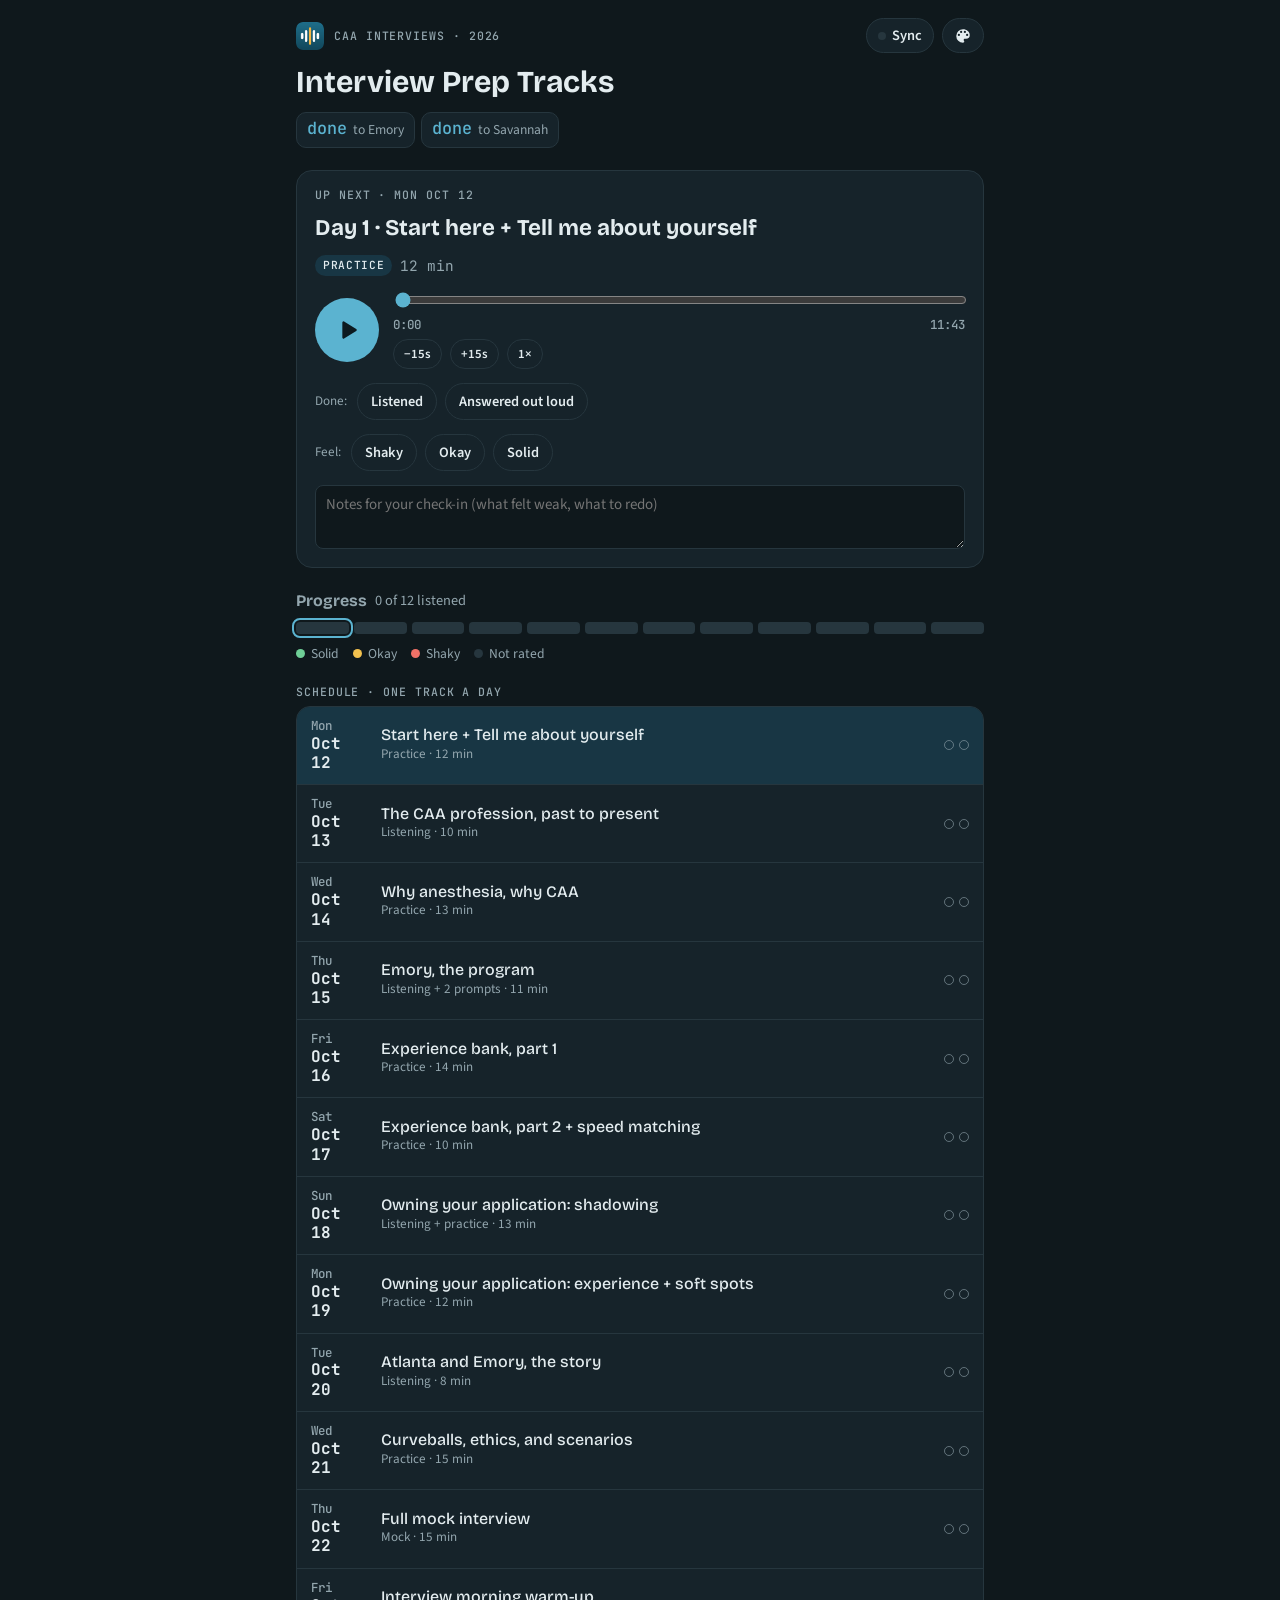
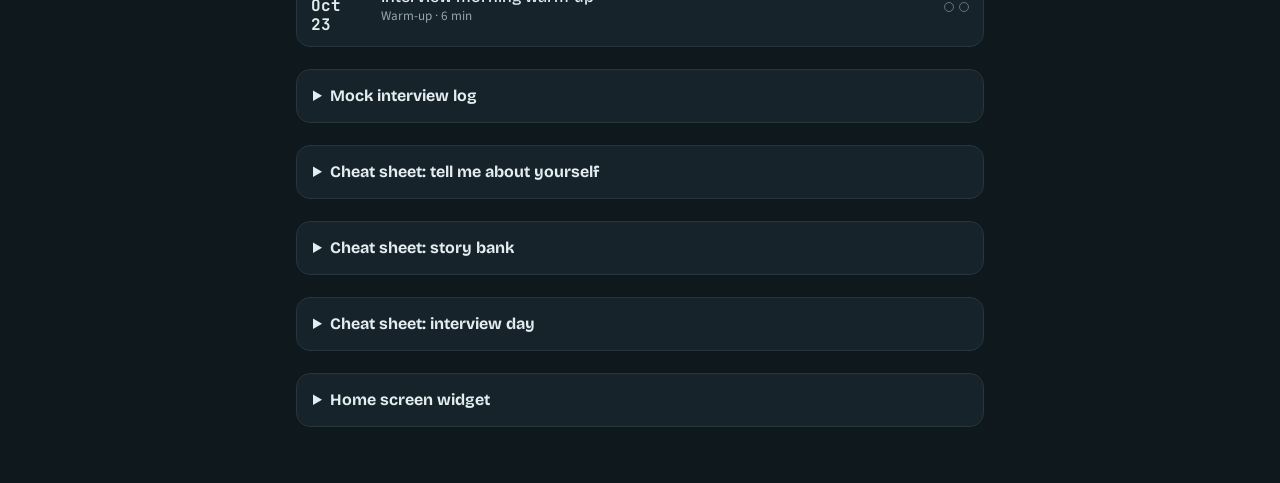
==== index.html @ 1d779627 "Interview prep tracks site: 12 Emory tracks, tracker, icons, widget Co-Authored-By: Claude Opus 5.5 " ====
<!doctype html>
<html lang="en" data-theme="midnight">
<head>
<meta charset="utf-8">
<meta name="viewport" content="width=device-width,initial-scale=1,viewport-fit=cover">
<title>Interview Prep Tracks</title>
<meta name="description" content="Daily audio prep tracks for CAA interviews, with progress and confidence tracking.">
<meta id="themeColorMeta" name="theme-color" content="#0f181c">
<link rel="icon" href="icons/favicon.ico" sizes="any">
<link rel="icon" type="image/png" sizes="32x32" href="icons/favicon-32.png">
<link rel="icon" type="image/png" sizes="16x16" href="icons/favicon-16.png">
<link rel="apple-touch-icon" href="icons/apple-touch-icon.png">
<link rel="manifest" href="manifest.webmanifest">
<meta name="apple-mobile-web-app-capable" content="yes">
<meta name="apple-mobile-web-app-title" content="Prep Tracks">
<meta property="og:title" content="Interview Prep Tracks">
<meta property="og:description" content="Daily audio prep for CAA interviews.">
<meta property="og:image" content="https://feirzen.github.io/interview-prep/icons/og-image.png">
<meta property="og:type" content="website">
<meta name="twitter:card" content="summary_large_image">
<link rel="preconnect" href="https://fonts.googleapis.com">
<link rel="stylesheet" href="https://fonts.googleapis.com/css2?family=Bricolage+Grotesque:opsz,wght@12..96,500;12..96,700&family=Source+Sans+3:wght@400;600&family=JetBrains+Mono:wght@500&display=swap">
<link rel="stylesheet" href="styles.css">
<script>try{var t=JSON.parse(localStorage.getItem("ipt-settings")||"{}").theme;if(t)document.documentElement.setAttribute("data-theme",t)}catch(e){}</script>
</head>
<body>
<div class="wrap">
  <header>
    <div class="topline">
      <div class="brand"><img src="icons/icon-192.png" alt="" width="28" height="28"><span class="eyebrow">CAA interviews · 2026</span></div>
      <div class="tools">
        <button class="iconbtn" id="syncBtn" type="button" title="Sync settings" aria-label="Sync settings"><span id="syncDot" class="syncdot"></span>Sync</button>
        <button class="iconbtn" id="themeBtn" type="button" title="Theme" aria-label="Theme" aria-expanded="false">
          <svg viewBox="0 0 24 24" width="18" height="18" aria-hidden="true"><path fill="currentColor" d="M12 3a9 9 0 0 0 0 18c1.1 0 1.7-.8 1.7-1.6 0-.4-.2-.8-.4-1.1-.3-.3-.4-.7-.4-1.1 0-.9.7-1.6 1.6-1.6H16a5 5 0 0 0 5-5c0-4.2-4-7.6-9-7.6Zm-5.5 9A1.5 1.5 0 1 1 8 10.5 1.5 1.5 0 0 1 6.5 12Zm3-4A1.5 1.5 0 1 1 11 6.5 1.5 1.5 0 0 1 9.5 8Zm5 0A1.5 1.5 0 1 1 16 6.5 1.5 1.5 0 0 1 14.5 8Zm3 4a1.5 1.5 0 1 1 1.5-1.5 1.5 1.5 0 0 1-1.5 1.5Z"/></svg>
        </button>
      </div>
      <div class="thememenu" id="themeMenu" hidden></div>
    </div>
    <h1>Interview Prep Tracks</h1>
    <div class="countdowns" id="countdowns"></div>
  </header>

  <section class="sync" id="syncPanel" hidden>
    <h2>Save progress to GitHub</h2>
    <p>Your marks save on this device right away. Add a GitHub token and they also save to your <span class="mono">interview-prep</span> repo, so your phone, laptop, and the widget all stay in sync.</p>
    <ol>
      <li>Open <a href="https://github.com/settings/personal-access-tokens/new" target="_blank" rel="noopener">GitHub → New fine-grained token</a>.</li>
      <li>Name it <b>interview-prep</b>. Set expiration to 90 days.</li>
      <li>Under <b>Repository access</b>, pick <b>Only select repositories</b>, then choose <b>interview-prep</b>.</li>
      <li>Under <b>Permissions → Repository permissions</b>, set <b>Contents</b> to <b>Read and write</b>.</li>
      <li>Click <b>Generate token</b>, copy it, and paste it below.</li>
    </ol>
    <label for="tokenInput" class="lbl">GitHub token</label>
    <div class="tokenrow">
      <input id="tokenInput" type="password" autocomplete="off" placeholder="github_pat_…">
      <button type="button" id="tokenSave">Save</button>
    </div>
    <div class="tokenrow">
      <button type="button" id="tokenClear" class="ghost">Remove token</button>
      <span class="note" id="syncStatus"></span>
    </div>
    <p class="note">The token stays in this browser only. It never goes into the repo.</p>
  </section>

  <section class="today" id="today" aria-live="polite"><div class="eyebrow">Loading tracks…</div></section>

  <section class="summary" aria-label="Progress">
    <div class="meta"><h2 class="small">Progress</h2><span id="sumtext"></span></div>
    <div class="lights" id="lights"></div>
    <div class="legend">
      <span style="--c:var(--solid)">Solid</span>
      <span style="--c:var(--okay)">Okay</span>
      <span style="--c:var(--shaky)">Shaky</span>
      <span style="--c:var(--line)">Not rated</span>
    </div>
  </section>

  <section>
    <div class="eyebrow" style="margin-bottom:8px">Schedule · one track a day</div>
    <div class="list" id="list"></div>
  </section>

  <details class="drawer">
    <summary>Mock interview log</summary>
    <div class="inner">
      <form class="form" id="mockform">
        <input id="m-date" type="date" aria-label="Date">
        <input id="m-who" type="text" placeholder="With who? (Ri, a friend, Claude)" aria-label="Partner">
        <select id="m-feel" aria-label="How it felt" class="full">
          <option value="okay">How did it feel? Okay</option>
          <option value="shaky">Shaky</option>
          <option value="solid">Solid</option>
        </select>
        <textarea id="m-note" class="full" placeholder="What went well, what to fix"></textarea>
        <button type="submit" class="full">Log mock</button>
      </form>
      <div id="mocks"></div>
    </div>
  </details>

  <details class="drawer">
    <summary>Cheat sheet: tell me about yourself</summary>
    <div class="inner">
      <ol>
        <li><b>Present.</b> BYU exercise science, scribe/MA at a behavioral health startup, Spanish interpreter in Midvale.</li>
        <li><b>Moment.</b> Heart transplant: two jobs at once, surgeons replacing the heart, anesthesia keeping the patient alive.</li>
        <li><b>Thread.</b> Responsibility for people who can't care for or speak for themselves. Caregiver, interpreter, detox.</li>
        <li><b>Destination.</b> Shadowed CAAs, saw that responsibility at its most complete, with an anesthesiologist backing her up.</li>
      </ol>
      <div class="note">About 90 seconds. Under two minutes, always. Land on the destination and stop.</div>
    </div>
  </details>

  <details class="drawer">
    <summary>Cheat sheet: story bank</summary>
    <div class="inner" id="stories"></div>
  </details>

  <details class="drawer">
    <summary>Cheat sheet: interview day</summary>
    <div class="inner">
      <ul>
        <li><b>Emory · Fri Oct 23.</b> 57 Executive Park South, Suite 300. Not main campus on Clifton Rd. Check in 11:45 ET, no earlier than 11:35. Free parking. Business attire. Up to 3 hours, 8 candidates.</li>
        <li><b>Day includes:</b> info session, interview breakouts, group Q&amp;A, student Q&amp;A, tour, refreshments. All of it counts.</li>
        <li><b>Ask faculty:</b> How are final-year out-of-town rotations assigned? What do students who thrive in year one do differently? How is sim used across the program? Where do grads end up?</li>
        <li><b>Ask students:</b> Normal first-semester week? Where do people live, how's the commute? What surprised you? What do you wish you'd done the summer before?</li>
        <li><b>Your numbers vs their class:</b> GPA 3.94 vs 3.75 avg. GRE Q 161 vs 159.2 avg.</li>
        <li><b>Don't use:</b> the propranolol hold detail. Describe the Aug 31 cases as lumpectomies with sentinel node biopsy.</li>
        <li><b>Savannah · Fri Nov 6.</b> Report 8:00 AM, 709 Mall Blvd. Full day, includes Memorial Health and a downtown tour. Tracks for this come next.</li>
      </ul>
    </div>
  </details>

  <details class="drawer">
    <summary>Home screen widget</summary>
    <div class="inner">
      <p>A Scriptable widget shows today's track, your lights, and the countdown. Setup steps are in the repo's <a href="https://github.com/Feirzen/interview-prep#home-screen-widget" target="_blank" rel="noopener">README</a>.</p>
    </div>
  </details>
</div>
<div class="toast" id="toast" role="status" hidden></div>
<script src="app.js"></script>
</body>
</html>
---- styles.css ----
/* Interview Prep Tracks
   Themes match Study Decks: midnight (dark), paper (light), sepia, chameleon.
   Every color is a custom property; chameleon writes them inline at runtime. */

:root,
html[data-theme="midnight"] {
  --bg:#0f181c; --surface:#16232a; --ink:#e3ecef; --muted:#93a6ae; --line:#26363e;
  --accent:#5bb3d0; --accent-ink:#0c1a20; --accent-soft:#183644;
  --shaky:#f07167; --okay:#f2c14e; --solid:#6fcf97; --onlight:#0c1a20;
  --shaky-soft:rgba(240,113,103,.15); --okay-soft:rgba(242,193,78,.15); --solid-soft:rgba(111,207,151,.15);
  color-scheme:dark;
}
html[data-theme="paper"] {
  --bg:#eef2f3; --surface:#ffffff; --ink:#15232a; --muted:#5b6d75; --line:#d5dee1;
  --accent:#1f6f8b; --accent-ink:#ffffff; --accent-soft:#dcebf0;
  --shaky:#c2410c; --okay:#b7791f; --solid:#2f7d4f; --onlight:#ffffff;
  --shaky-soft:#fde4d8; --okay-soft:#fbefd2; --solid-soft:#dcefe2;
  color-scheme:light;
}
html[data-theme="sepia"] {
  --bg:#1b1510; --surface:#2a211a; --ink:#f2e7d6; --muted:#b5a38c; --line:#3f332a;
  --accent:#e0a458; --accent-ink:#1b1510; --accent-soft:#3a2c1f;
  --shaky:#e08a7a; --okay:#f0b429; --solid:#86c98b; --onlight:#1b1510;
  --shaky-soft:rgba(224,138,122,.15); --okay-soft:rgba(240,180,41,.15); --solid-soft:rgba(134,201,139,.15);
  color-scheme:dark;
}

:root{
  --display:"Bricolage Grotesque","Segoe UI",system-ui,sans-serif;
  --body:"Source Sans 3","Segoe UI",system-ui,sans-serif;
  --mono:"JetBrains Mono",ui-monospace,Consolas,monospace;
}
*{box-sizing:border-box}
html{padding-top:env(safe-area-inset-top,0px);padding-bottom:env(safe-area-inset-bottom,0px);background:var(--bg)}
body{margin:0;background:var(--bg);color:var(--ink);font:16px/1.5 var(--body);-webkit-text-size-adjust:100%}
[hidden]{display:none!important}
a{color:var(--accent)}
.wrap{max-width:720px;margin:0 auto;padding:18px 16px 56px;display:flex;flex-direction:column;gap:22px}
h1,h2,h3{font-family:var(--display);margin:0;text-wrap:balance;line-height:1.15}
h1{font-size:1.9rem;font-weight:700}
h2{font-size:1.15rem;font-weight:700}
h2.small{font-size:1rem}
.eyebrow{font:500 .72rem/1 var(--mono);letter-spacing:.08em;text-transform:uppercase;color:var(--muted)}
.mono{font-family:var(--mono);font-variant-numeric:tabular-nums}
.note{font-size:.85rem;color:var(--muted)}

header{display:flex;flex-direction:column;gap:12px}
.topline{display:flex;justify-content:space-between;align-items:center;position:relative}
.brand{display:flex;align-items:center;gap:10px}
.brand img{border-radius:7px}
.tools{display:flex;gap:8px}
.iconbtn{display:inline-flex;align-items:center;gap:6px;padding:6px 11px}
.syncdot{width:8px;height:8px;border-radius:50%;background:var(--line)}
.syncdot.on{background:var(--solid)}
.syncdot.err{background:var(--shaky)}
.thememenu{position:absolute;right:0;top:44px;z-index:5;background:var(--surface);border:1px solid var(--line);border-radius:12px;padding:6px;display:flex;flex-direction:column;gap:2px;min-width:180px;box-shadow:0 10px 30px rgba(0,0,0,.25)}
.thememenu button{display:flex;align-items:center;gap:10px;border:none;border-radius:8px;background:none;text-align:left;padding:8px 10px;font-weight:600}
.thememenu button.sel{background:var(--accent-soft)}
.thememenu .sw{width:18px;height:18px;border-radius:50%;border:1px solid var(--line);flex:none}
.thememenu .hint{font-size:.78rem;color:var(--muted);padding:4px 10px 6px}

.countdowns{display:flex;flex-wrap:wrap;gap:6px}
.cd{display:flex;align-items:baseline;gap:6px;padding:7px 10px;border:1px solid var(--line);border-radius:10px;background:var(--surface)}
.cd b{font:500 1.05rem/1 var(--mono);color:var(--accent)}
.cd span{font-size:.85rem;color:var(--muted)}

button{font:600 .9rem var(--body);border:1px solid var(--line);background:var(--surface);color:var(--ink);border-radius:999px;padding:7px 13px;cursor:pointer}
button.ghost{background:none}
button:focus-visible,textarea:focus-visible,input:focus-visible,select:focus-visible,summary:focus-visible,a:focus-visible{outline:2px solid var(--accent);outline-offset:2px}
button[aria-pressed="true"]{background:var(--accent);border-color:var(--accent);color:var(--accent-ink)}
button.c-shaky[aria-pressed="true"]{background:var(--shaky);border-color:var(--shaky);color:var(--onlight)}
button.c-okay[aria-pressed="true"]{background:var(--okay);border-color:var(--okay);color:var(--onlight)}
button.c-solid[aria-pressed="true"]{background:var(--solid);border-color:var(--solid);color:var(--onlight)}
button.link{border:none;background:none;padding:4px 0;color:var(--accent)}
textarea,input,select{font:15px var(--body);color:var(--ink);background:var(--bg);border:1px solid var(--line);border-radius:8px;padding:8px 10px;width:100%}
textarea{min-height:64px;resize:vertical}

.sync{background:var(--surface);border:1px solid var(--line);border-radius:14px;padding:18px;display:flex;flex-direction:column;gap:10px}
.sync p,.sync ol{margin:0}
.sync ol{padding-left:20px;display:flex;flex-direction:column;gap:4px}
.lbl{font-size:.82rem;color:var(--muted)}
.tokenrow{display:flex;gap:8px;align-items:center;flex-wrap:wrap}
.tokenrow input{flex:1;min-width:0}

.today{background:var(--surface);border:1px solid var(--line);border-radius:16px;padding:18px;display:flex;flex-direction:column;gap:14px}
.today h2{font-size:1.4rem}
.player{display:flex;align-items:center;gap:14px}
.bigplay{width:64px;height:64px;flex:none;border-radius:50%;border:none;background:var(--accent);color:var(--accent-ink);display:grid;place-items:center;padding:0}
.bigplay svg{width:28px;height:28px}
.ptrack{flex:1;min-width:0;display:flex;flex-direction:column;gap:6px}
.scrub{width:100%;accent-color:var(--accent);padding:0;border:none;background:none}
.ptime{display:flex;justify-content:space-between;font:500 .78rem var(--mono);color:var(--muted)}
.skips{display:flex;gap:8px}
.skips button{padding:5px 10px;font-size:.8rem}
.meta{display:flex;flex-wrap:wrap;gap:8px;align-items:center;color:var(--muted);font-size:.9rem}
.chip{font:500 .7rem/1 var(--mono);letter-spacing:.06em;text-transform:uppercase;padding:5px 8px;border-radius:999px;background:var(--accent-soft);color:var(--ink)}
.controls{display:flex;flex-wrap:wrap;gap:8px;align-items:center}
.controls .lbl{margin-right:2px}

.summary{display:flex;flex-direction:column;gap:10px}
.lights{display:grid;grid-template-columns:repeat(12,1fr);gap:5px}
.lights i{height:12px;border-radius:4px;background:var(--line);position:relative}
.lights i.listened::after{content:"";position:absolute;left:50%;top:50%;width:4px;height:4px;margin:-2px;border-radius:50%;background:var(--bg)}
.lights i.shaky{background:var(--shaky)} .lights i.okay{background:var(--okay)} .lights i.solid{background:var(--solid)}
.lights i.listened:not(.shaky):not(.okay):not(.solid){background:var(--muted)}
.lights i.now{outline:2px solid var(--accent);outline-offset:2px}
.legend{display:flex;flex-wrap:wrap;gap:14px;font-size:.85rem;color:var(--muted)}
.legend span::before{content:"";display:inline-block;width:9px;height:9px;border-radius:50%;margin-right:6px;background:var(--c)}

.list{display:flex;flex-direction:column;border:1px solid var(--line);border-radius:14px;background:var(--surface);overflow:hidden}
.row{border-top:1px solid var(--line)}
.row:first-child{border-top:none}
.row>summary{list-style:none;display:grid;grid-template-columns:58px 1fr auto;gap:12px;align-items:center;padding:12px 14px;cursor:pointer}
.row>summary::-webkit-details-marker{display:none}
.row.is-today>summary{background:var(--accent-soft)}
.date{font:500 .78rem/1.2 var(--mono);color:var(--muted)}
.date b{display:block;font-size:1rem;color:var(--ink)}
.rt{min-width:0}
.rt h3{font-size:1rem;font-weight:500}
.rt div{font-size:.82rem;color:var(--muted)}
.state{display:flex;gap:5px;align-items:center}
.dot{width:10px;height:10px;border-radius:50%;border:1.5px solid var(--muted);opacity:.6}
.dot.on{background:var(--accent);border-color:var(--accent);opacity:1}
.conf{font:500 .68rem/1 var(--mono);text-transform:uppercase;letter-spacing:.05em;padding:4px 7px;border-radius:999px}
.conf.shaky{background:var(--shaky-soft);color:var(--shaky)}
.conf.okay{background:var(--okay-soft);color:var(--okay)}
.conf.solid{background:var(--solid-soft);color:var(--solid)}
.body{padding:4px 14px 16px;display:flex;flex-direction:column;gap:12px}
audio{width:100%;height:40px}
.script{max-height:360px;overflow:auto;border:1px solid var(--line);border-radius:10px;padding:12px;font-size:.92rem;display:flex;flex-direction:column;gap:8px;background:var(--bg)}
.script p{margin:0}
.script .who{font:500 .68rem/1 var(--mono);letter-spacing:.06em;text-transform:uppercase;margin-right:6px}
.script .coach .who{color:var(--accent)}
.script .proctor{padding-left:10px;border-left:3px solid var(--okay)}
.script .proctor .who{color:var(--okay)}
.script .pause{font:500 .75rem var(--mono);color:var(--muted)}

.drawer{background:var(--surface);border:1px solid var(--line);border-radius:14px}
.drawer>summary{padding:14px 16px;cursor:pointer;font-family:var(--display);font-weight:700}
.drawer .inner{padding:0 16px 16px;display:flex;flex-direction:column;gap:10px;font-size:.95rem}
.drawer ol,.drawer ul{margin:0;padding-left:20px;display:flex;flex-direction:column;gap:6px}
.drawer p{margin:0}
.story b{font-family:var(--display)}
.story div{color:var(--muted);font-size:.88rem}
.form{display:grid;grid-template-columns:1fr 1fr;gap:8px}
.form .full{grid-column:1/-1}
@media (max-width:480px){.form{grid-template-columns:1fr}}
.mock{border-top:1px solid var(--line);padding-top:8px;font-size:.92rem}
.mock .mono{color:var(--muted);font-size:.8rem}

.toast{position:fixed;left:50%;bottom:calc(20px + env(safe-area-inset-bottom,0px));transform:translateX(-50%);background:var(--ink);color:var(--bg);padding:9px 16px;border-radius:999px;font-weight:600;font-size:.9rem;z-index:10;max-width:calc(100% - 32px)}
@media (prefers-reduced-motion:reduce){*{transition:none!important}}
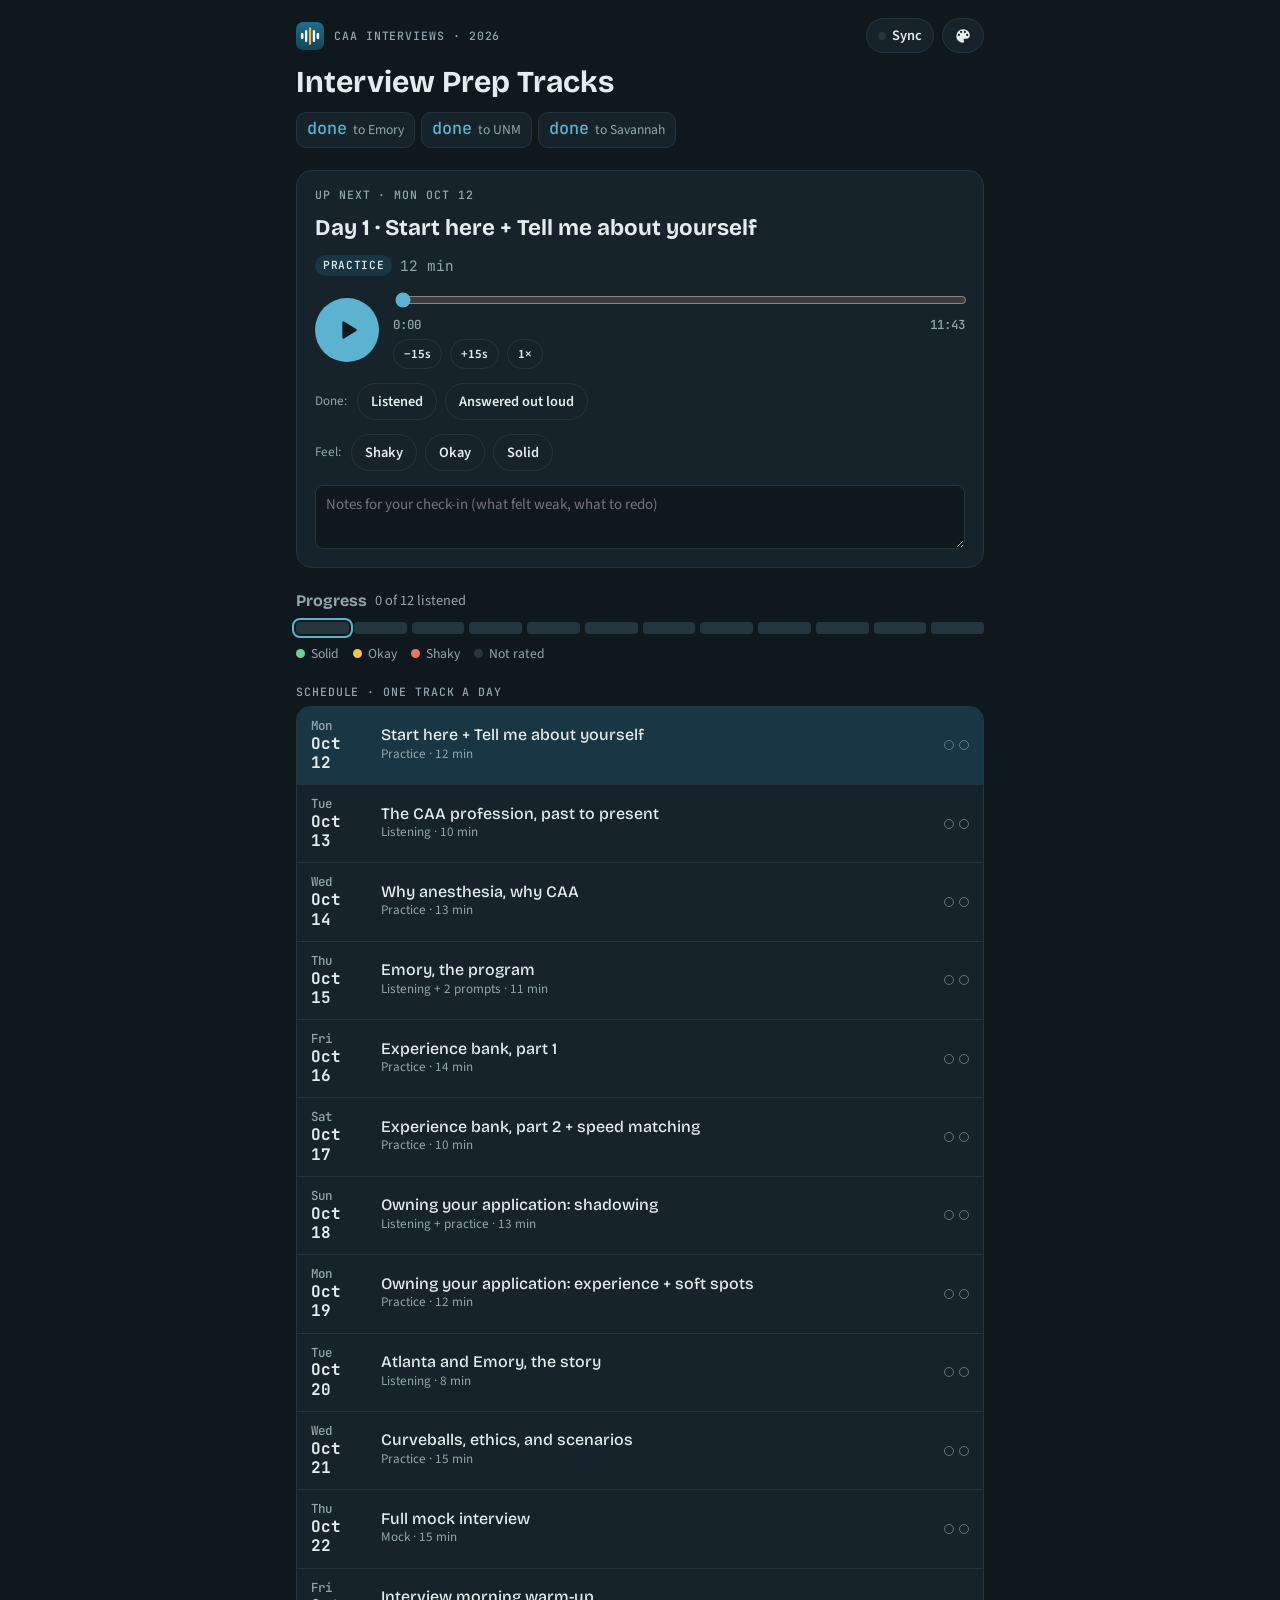
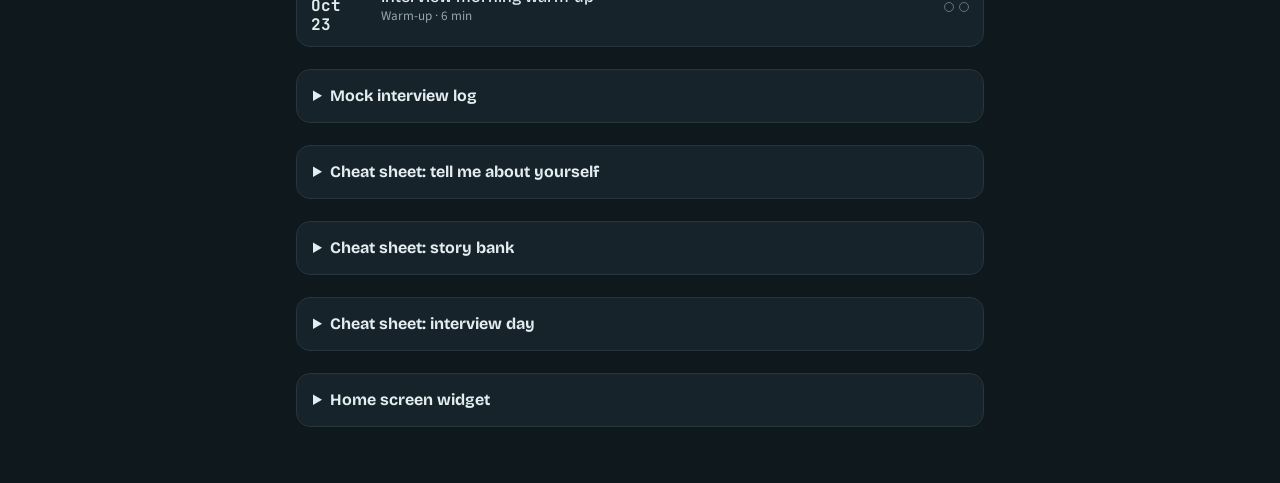
==== commit d9d30dc0: "Add UNM interview (Oct 28, Zoom) to countdowns, widget, and cheat sheet Co-Authored-By: Claude Opus " ====
--- a/index.html
+++ b/index.html
@@ -126,6 +126,7 @@
         <li><b>Ask students:</b> Normal first-semester week? Where do people live, how's the commute? What surprised you? What do you wish you'd done the summer before?</li>
         <li><b>Your numbers vs their class:</b> GPA 3.94 vs 3.75 avg. GRE Q 161 vs 159.2 avg.</li>
         <li><b>Don't use:</b> the propranolol hold detail. Describe the Aug 31 cases as lumpectomies with sentinel node biopsy.</li>
+        <li><b>UNM · Wed Oct 28.</b> Zoom, starts 8:30 AM Mountain. Be free 8:30 to 3:00. Zoom link and passcode come by email after you RSVP (due Oct 21).</li>
         <li><b>Savannah · Fri Nov 6.</b> Report 8:00 AM, 709 Mall Blvd. Full day, includes Memorial Health and a downtown tour. Tracks for this come next.</li>
       </ul>
     </div>
@@ -140,5 +141,6 @@
 </div>
 <div class="toast" id="toast" role="status" hidden></div>
 <script src="app.js"></script>
+<script src="https://feirzen.github.io/flag-hub/kit/kit.js" data-app="interview-prep" data-name="Interview Prep" data-look="off" data-gear="off" data-button="off" defer></script>
 </body>
 </html>
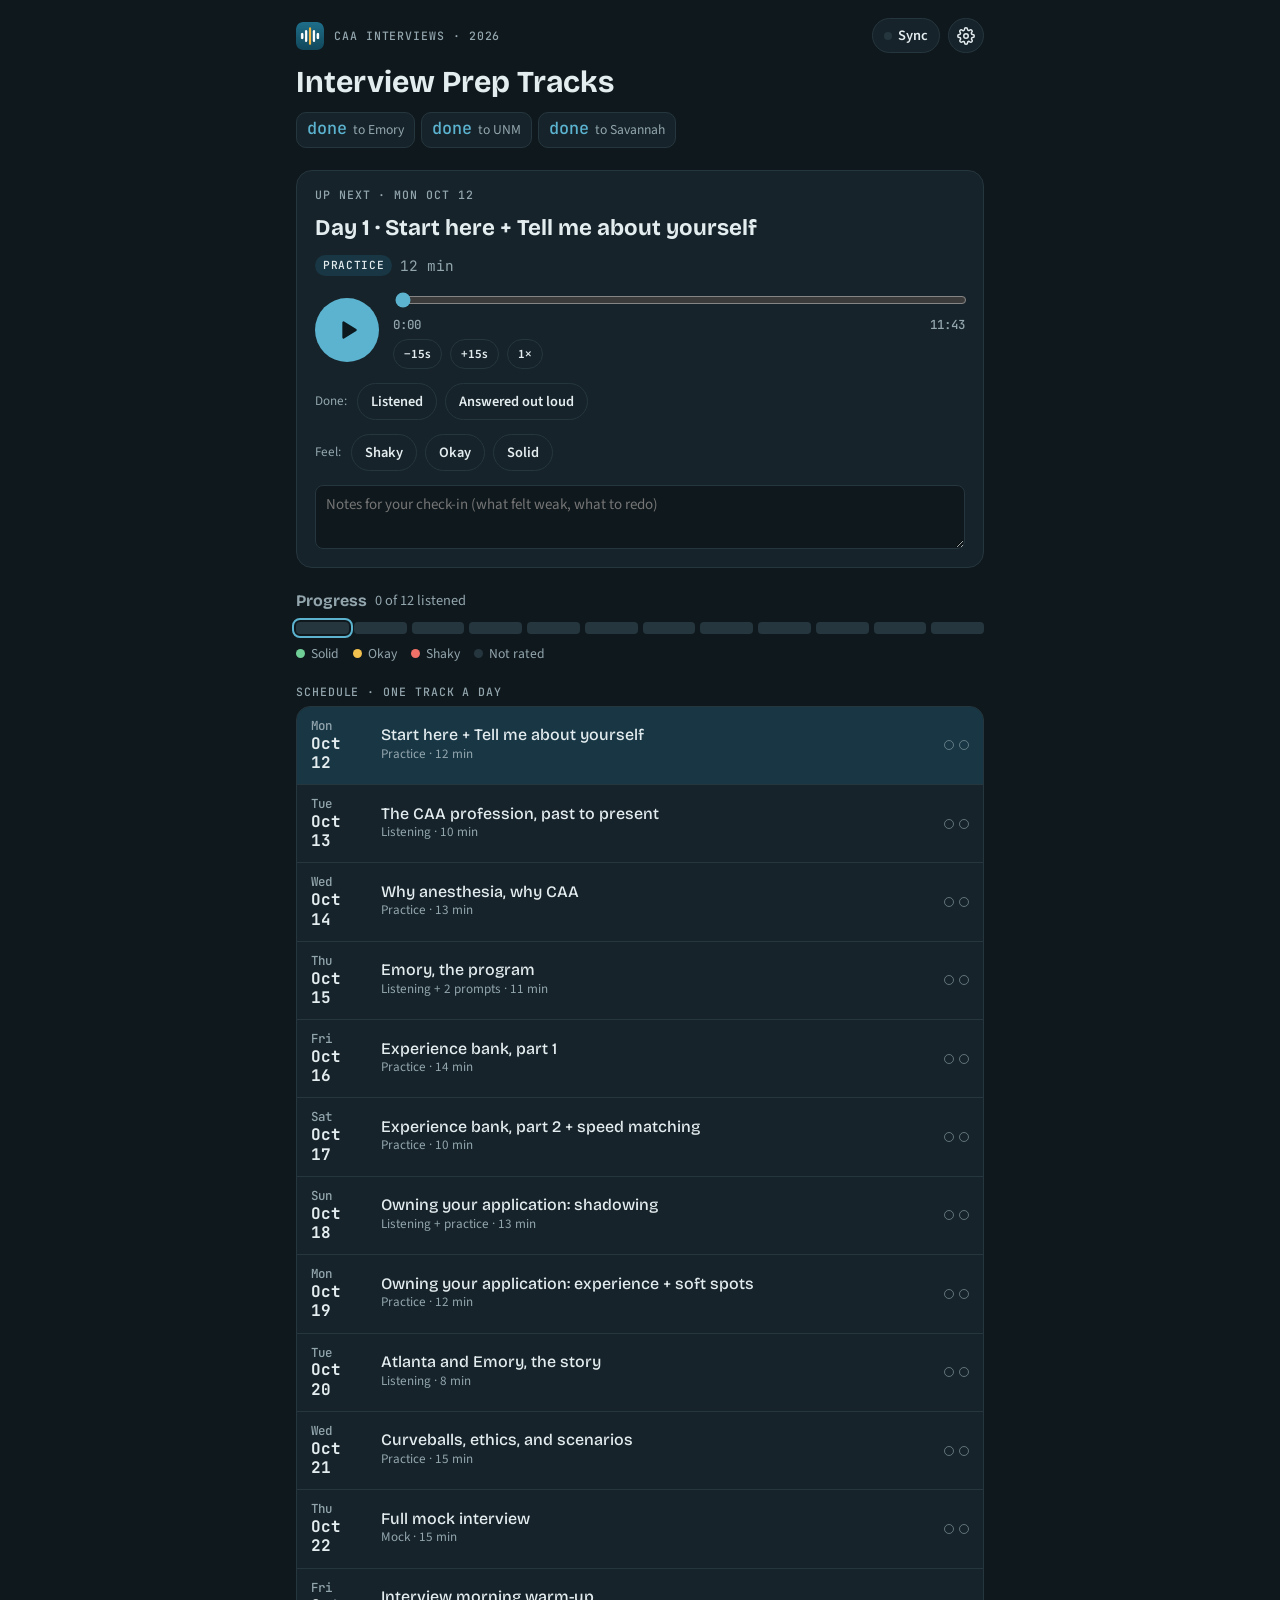
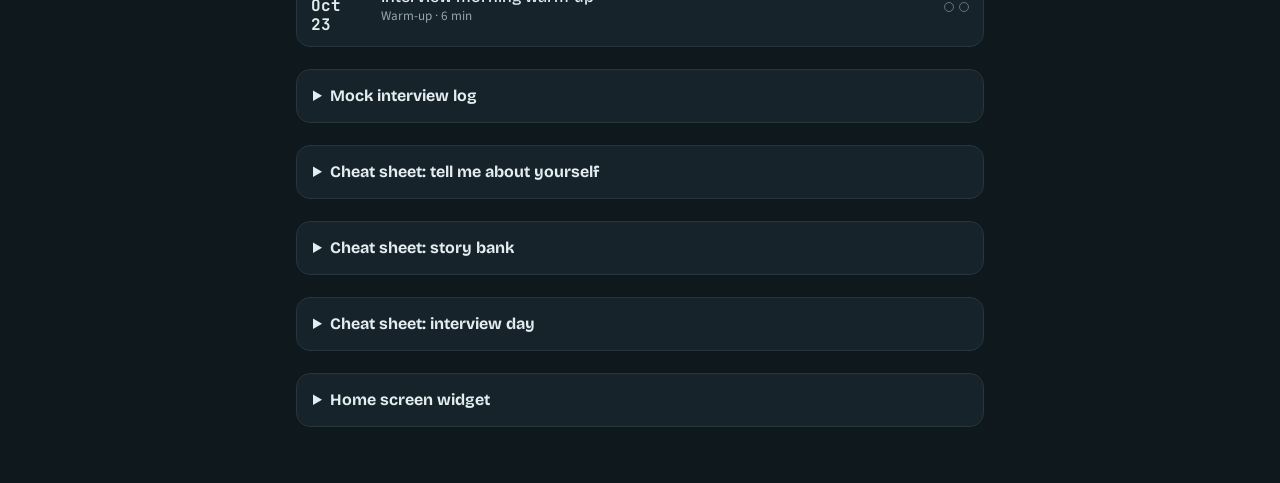
==== commit b8ee9cdd: "Night shift: move theme button onto the shared settings gear Co-Authored-By: Claude Opus 5.5 <norepl" ====
--- a/index.html
+++ b/index.html
@@ -20,7 +20,7 @@
 <meta name="twitter:card" content="summary_large_image">
 <link rel="preconnect" href="https://fonts.googleapis.com">
 <link rel="stylesheet" href="https://fonts.googleapis.com/css2?family=Bricolage+Grotesque:opsz,wght@12..96,500;12..96,700&family=Source+Sans+3:wght@400;600&family=JetBrains+Mono:wght@500&display=swap">
-<link rel="stylesheet" href="styles.css">
+<link rel="stylesheet" href="styles.css?v=2">
 <script>try{var t=JSON.parse(localStorage.getItem("ipt-settings")||"{}").theme;if(t)document.documentElement.setAttribute("data-theme",t)}catch(e){}</script>
 </head>
 <body>
@@ -30,11 +30,10 @@
       <div class="brand"><img src="icons/icon-192.png" alt="" width="28" height="28"><span class="eyebrow">CAA interviews · 2026</span></div>
       <div class="tools">
         <button class="iconbtn" id="syncBtn" type="button" title="Sync settings" aria-label="Sync settings"><span id="syncDot" class="syncdot"></span>Sync</button>
-        <button class="iconbtn" id="themeBtn" type="button" title="Theme" aria-label="Theme" aria-expanded="false">
-          <svg viewBox="0 0 24 24" width="18" height="18" aria-hidden="true"><path fill="currentColor" d="M12 3a9 9 0 0 0 0 18c1.1 0 1.7-.8 1.7-1.6 0-.4-.2-.8-.4-1.1-.3-.3-.4-.7-.4-1.1 0-.9.7-1.6 1.6-1.6H16a5 5 0 0 0 5-5c0-4.2-4-7.6-9-7.6Zm-5.5 9A1.5 1.5 0 1 1 8 10.5 1.5 1.5 0 0 1 6.5 12Zm3-4A1.5 1.5 0 1 1 11 6.5 1.5 1.5 0 0 1 9.5 8Zm5 0A1.5 1.5 0 1 1 16 6.5 1.5 1.5 0 0 1 14.5 8Zm3 4a1.5 1.5 0 1 1 1.5-1.5 1.5 1.5 0 0 1-1.5 1.5Z"/></svg>
+        <button class="iconbtn gearbtn" id="gearBtn" type="button" title="Settings" aria-label="Settings" aria-expanded="false">
+          <svg viewBox="0 0 24 24" width="18" height="18" fill="none" stroke="currentColor" stroke-width="2" stroke-linecap="round" stroke-linejoin="round" aria-hidden="true"><circle cx="12" cy="12" r="3"/><path d="M19.4 15a1.65 1.65 0 0 0 .33 1.82l.06.06a2 2 0 1 1-2.83 2.83l-.06-.06a1.65 1.65 0 0 0-1.82-.33 1.65 1.65 0 0 0-1 1.51V21a2 2 0 1 1-4 0v-.09a1.65 1.65 0 0 0-1-1.51 1.65 1.65 0 0 0-1.82.33l-.06.06a2 2 0 1 1-2.83-2.83l.06-.06a1.65 1.65 0 0 0 .33-1.82 1.65 1.65 0 0 0-1.51-1H3a2 2 0 1 1 0-4h.09a1.65 1.65 0 0 0 1.51-1 1.65 1.65 0 0 0-.33-1.82l-.06-.06a2 2 0 1 1 2.83-2.83l.06.06a1.65 1.65 0 0 0 1.82.33h.01a1.65 1.65 0 0 0 1-1.51V3a2 2 0 1 1 4 0v.09a1.65 1.65 0 0 0 1 1.51 1.65 1.65 0 0 0 1.82-.33l.06-.06a2 2 0 1 1 2.83 2.83l-.06.06a1.65 1.65 0 0 0-.33 1.82v.01a1.65 1.65 0 0 0 1.51 1H21a2 2 0 1 1 0 4h-.09a1.65 1.65 0 0 0-1.51 1z"/></svg>
         </button>
       </div>
-      <div class="thememenu" id="themeMenu" hidden></div>
     </div>
     <h1>Interview Prep Tracks</h1>
     <div class="countdowns" id="countdowns"></div>
@@ -140,7 +139,7 @@
   </details>
 </div>
 <div class="toast" id="toast" role="status" hidden></div>
-<script src="app.js"></script>
-<script src="https://feirzen.github.io/flag-hub/kit/kit.js" data-app="interview-prep" data-name="Interview Prep" data-look="off" data-gear="off" data-button="off" defer></script>
+<script src="app.js?v=2"></script>
+<script src="https://feirzen.github.io/flag-hub/kit/kit.js" data-app="interview-prep" data-name="Interview Prep" defer></script>
 </body>
 </html>
--- a/styles.css
+++ b/styles.css
@@ -50,14 +50,10 @@
 .brand img{border-radius:7px}
 .tools{display:flex;gap:8px}
 .iconbtn{display:inline-flex;align-items:center;gap:6px;padding:6px 11px}
+.gearbtn{padding:6px 8px}
 .syncdot{width:8px;height:8px;border-radius:50%;background:var(--line)}
 .syncdot.on{background:var(--solid)}
 .syncdot.err{background:var(--shaky)}
-.thememenu{position:absolute;right:0;top:44px;z-index:5;background:var(--surface);border:1px solid var(--line);border-radius:12px;padding:6px;display:flex;flex-direction:column;gap:2px;min-width:180px;box-shadow:0 10px 30px rgba(0,0,0,.25)}
-.thememenu button{display:flex;align-items:center;gap:10px;border:none;border-radius:8px;background:none;text-align:left;padding:8px 10px;font-weight:600}
-.thememenu button.sel{background:var(--accent-soft)}
-.thememenu .sw{width:18px;height:18px;border-radius:50%;border:1px solid var(--line);flex:none}
-.thememenu .hint{font-size:.78rem;color:var(--muted);padding:4px 10px 6px}
 
 .countdowns{display:flex;flex-wrap:wrap;gap:6px}
 .cd{display:flex;align-items:baseline;gap:6px;padding:7px 10px;border:1px solid var(--line);border-radius:10px;background:var(--surface)}
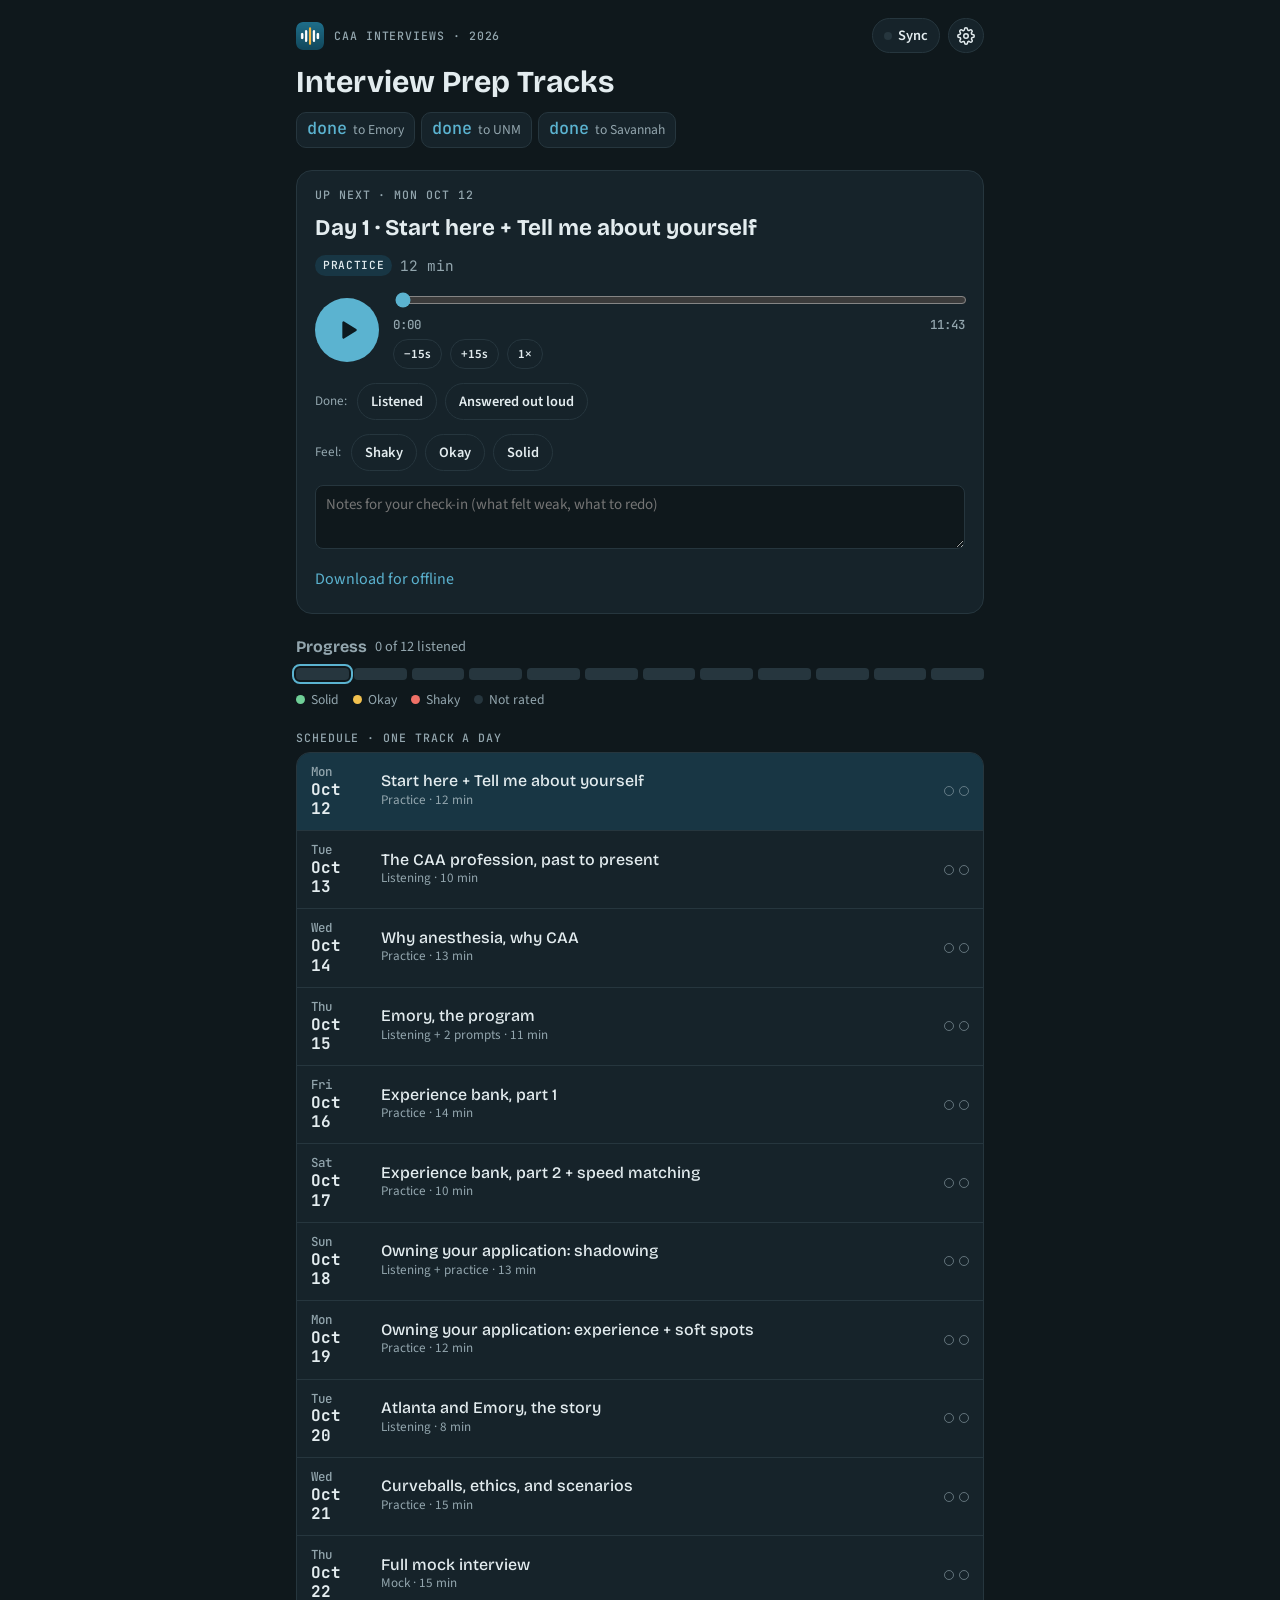
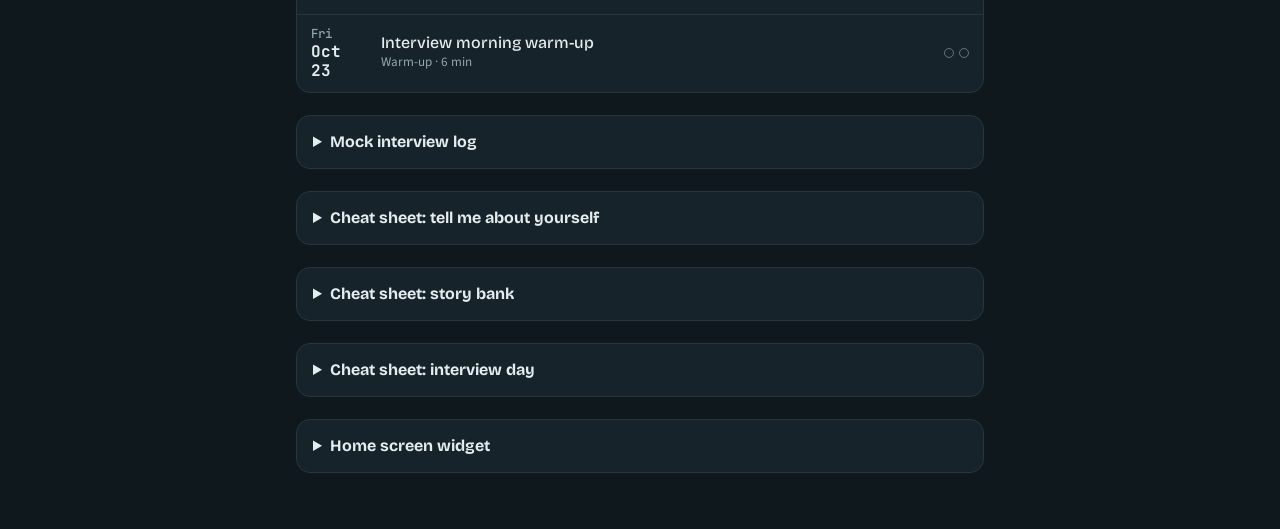
==== commit f7274c46: "Bump asset versions so phones load the download links Co-Authored-By: Claude Opus 5.5 <noreply@anthr" ====
--- a/index.html
+++ b/index.html
@@ -20,7 +20,7 @@
 <meta name="twitter:card" content="summary_large_image">
 <link rel="preconnect" href="https://fonts.googleapis.com">
 <link rel="stylesheet" href="https://fonts.googleapis.com/css2?family=Bricolage+Grotesque:opsz,wght@12..96,500;12..96,700&family=Source+Sans+3:wght@400;600&family=JetBrains+Mono:wght@500&display=swap">
-<link rel="stylesheet" href="styles.css?v=2">
+<link rel="stylesheet" href="styles.css?v=3">
 <script>try{var t=JSON.parse(localStorage.getItem("ipt-settings")||"{}").theme;if(t)document.documentElement.setAttribute("data-theme",t)}catch(e){}</script>
 </head>
 <body>
@@ -139,7 +139,7 @@
   </details>
 </div>
 <div class="toast" id="toast" role="status" hidden></div>
-<script src="app.js?v=2"></script>
+<script src="app.js?v=3"></script>
 <script src="https://feirzen.github.io/flag-hub/kit/kit.js" data-app="interview-prep" data-name="Interview Prep" defer></script>
 </body>
 </html>
--- a/styles.css
+++ b/styles.css
@@ -67,6 +67,8 @@
 button.c-shaky[aria-pressed="true"]{background:var(--shaky);border-color:var(--shaky);color:var(--onlight)}
 button.c-okay[aria-pressed="true"]{background:var(--okay);border-color:var(--okay);color:var(--onlight)}
 button.c-solid[aria-pressed="true"]{background:var(--solid);border-color:var(--solid);color:var(--onlight)}
+.links{display:flex;flex-wrap:wrap;gap:16px;align-items:center}
+a.link{padding:4px 0;color:var(--accent);text-decoration:none}
 button.link{border:none;background:none;padding:4px 0;color:var(--accent)}
 textarea,input,select{font:15px var(--body);color:var(--ink);background:var(--bg);border:1px solid var(--line);border-radius:8px;padding:8px 10px;width:100%}
 textarea{min-height:64px;resize:vertical}
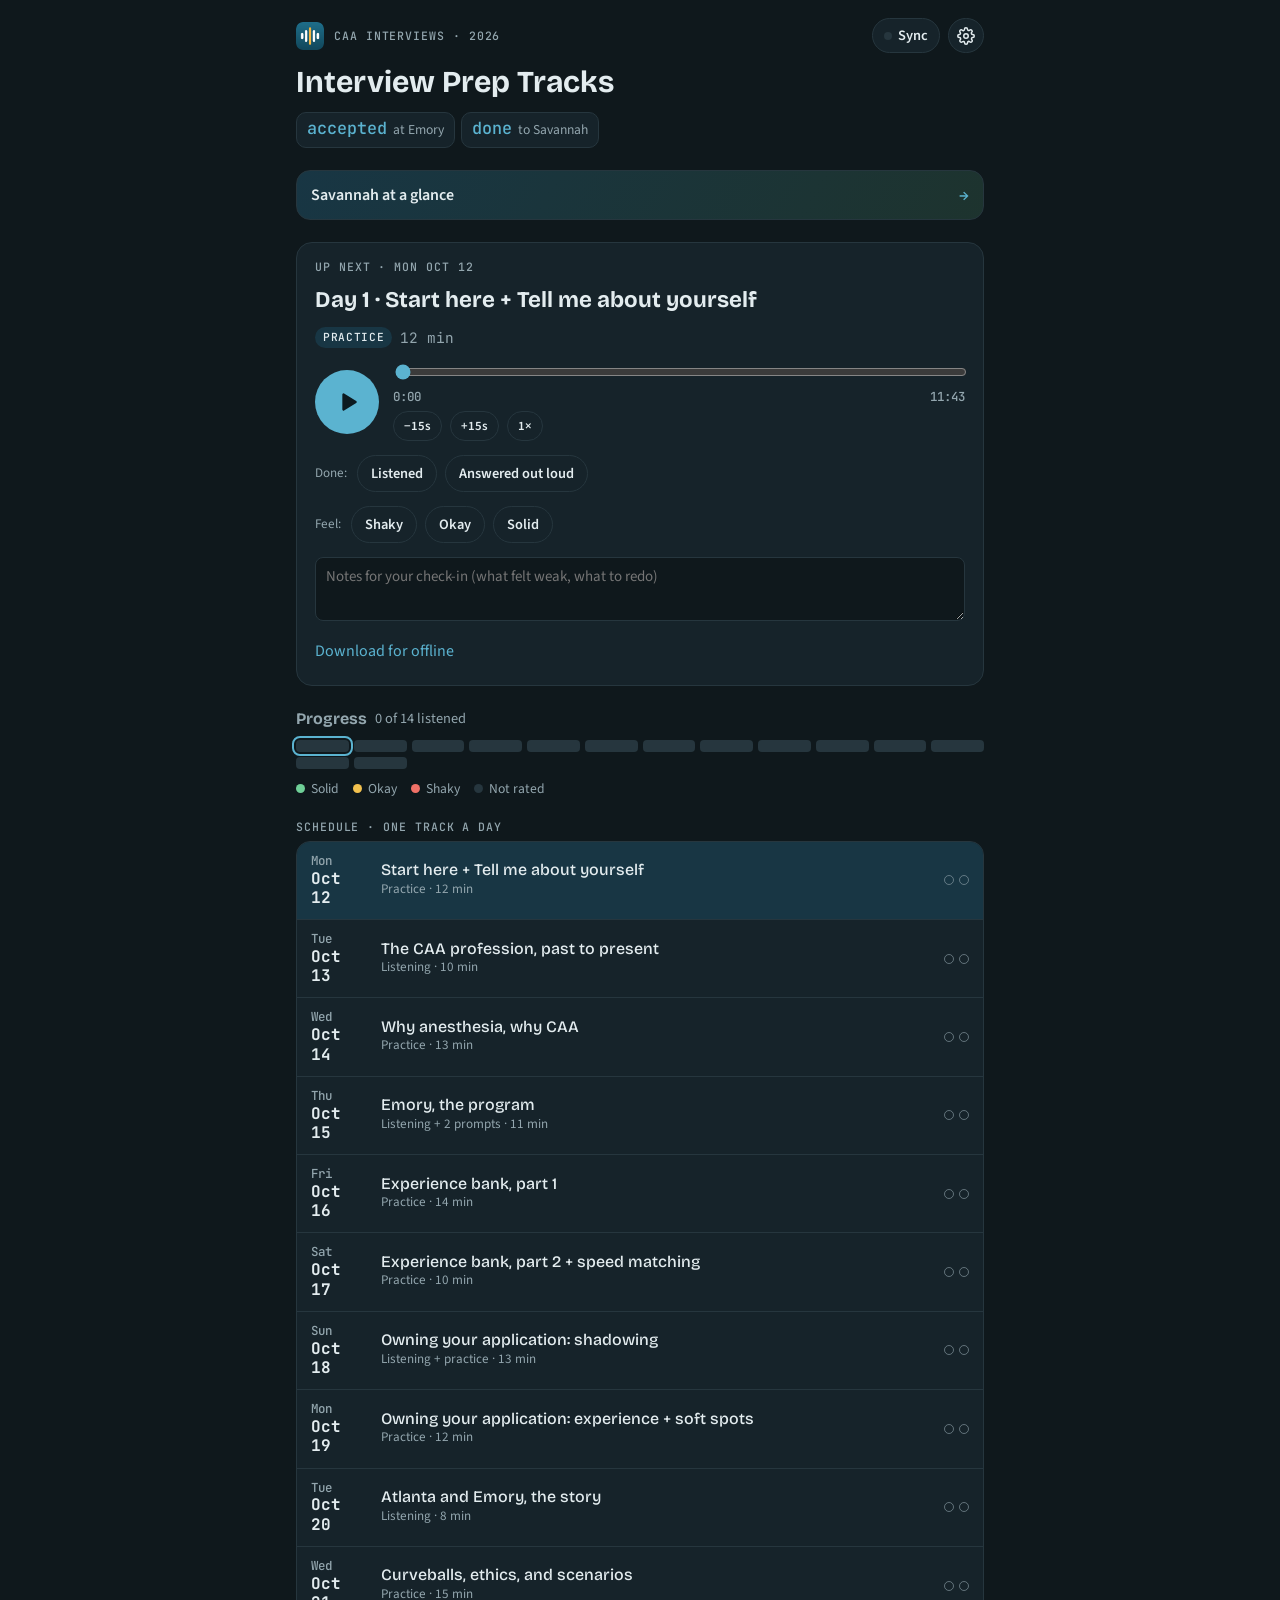
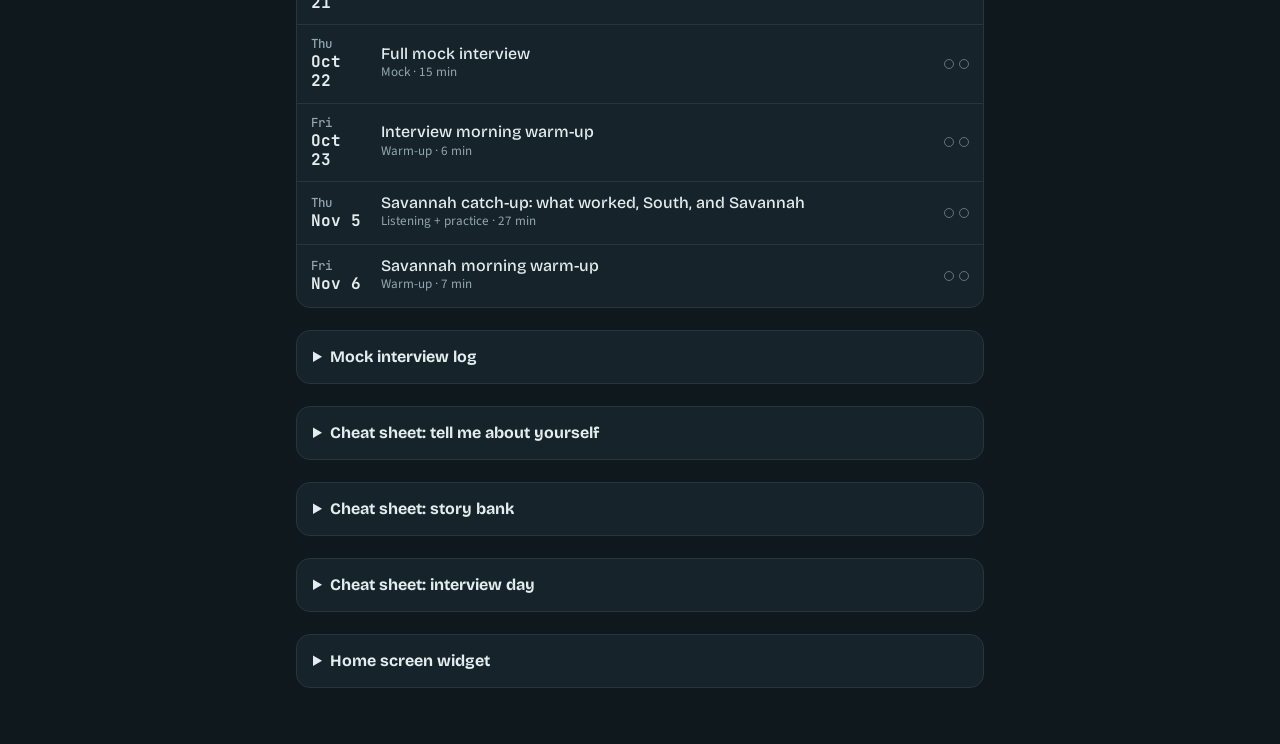
==== commit bd7ce05d: "Add Savannah tracks (Nov 5 catch-up, Nov 6 warm-up) and interview-day poster Co-Authored-By: Claude " ====
--- a/index.html
+++ b/index.html
@@ -20,7 +20,7 @@
 <meta name="twitter:card" content="summary_large_image">
 <link rel="preconnect" href="https://fonts.googleapis.com">
 <link rel="stylesheet" href="https://fonts.googleapis.com/css2?family=Bricolage+Grotesque:opsz,wght@12..96,500;12..96,700&family=Source+Sans+3:wght@400;600&family=JetBrains+Mono:wght@500&display=swap">
-<link rel="stylesheet" href="styles.css?v=3">
+<link rel="stylesheet" href="styles.css?v=4">
 <script>try{var t=JSON.parse(localStorage.getItem("ipt-settings")||"{}").theme;if(t)document.documentElement.setAttribute("data-theme",t)}catch(e){}</script>
 </head>
 <body>
@@ -60,6 +60,8 @@
     </div>
     <p class="note">The token stays in this browser only. It never goes into the repo.</p>
   </section>
+
+  <a class="posterlink" href="savannah.html">Savannah at a glance <span aria-hidden="true">→</span></a>
 
   <section class="today" id="today" aria-live="polite"><div class="eyebrow">Loading tracks…</div></section>
 
@@ -125,8 +127,8 @@
         <li><b>Ask students:</b> Normal first-semester week? Where do people live, how's the commute? What surprised you? What do you wish you'd done the summer before?</li>
         <li><b>Your numbers vs their class:</b> GPA 3.94 vs 3.75 avg. GRE Q 161 vs 159.2 avg.</li>
         <li><b>Don't use:</b> the propranolol hold detail. Describe the Aug 31 cases as lumpectomies with sentinel node biopsy.</li>
-        <li><b>UNM · Wed Oct 28.</b> Zoom, starts 8:30 AM Mountain. Be free 8:30 to 3:00. Zoom link and passcode come by email after you RSVP (due Oct 21).</li>
-        <li><b>Savannah · Fri Nov 6.</b> Report 8:00 AM, 709 Mall Blvd. Full day, includes Memorial Health and a downtown tour. Tracks for this come next.</li>
+        <li><b>Savannah · Fri Nov 6.</b> 709 Mall Blvd, Health Professions Building. Be there 8:00 ET (later email said 8:15). Follow "AA Program Interview" signs, immediate right, visitor parking, breezeway. Bring luggage, the office holds it. Memorial Health visit, Q&amp;A with director/faculty/students, trolley tour, back on campus by 4:30.</li>
+        <li><b>Savannah poster:</b> <a href="savannah.html">open the at-a-glance page</a> for interview day.</li>
       </ul>
     </div>
   </details>
@@ -139,7 +141,7 @@
   </details>
 </div>
 <div class="toast" id="toast" role="status" hidden></div>
-<script src="app.js?v=3"></script>
+<script src="app.js?v=4"></script>
 <script src="https://feirzen.github.io/flag-hub/kit/kit.js" data-app="interview-prep" data-name="Interview Prep" defer></script>
 </body>
 </html>
--- a/styles.css
+++ b/styles.css
@@ -148,3 +148,9 @@
 
 .toast{position:fixed;left:50%;bottom:calc(20px + env(safe-area-inset-bottom,0px));transform:translateX(-50%);background:var(--ink);color:var(--bg);padding:9px 16px;border-radius:999px;font-weight:600;font-size:.9rem;z-index:10;max-width:calc(100% - 32px)}
 @media (prefers-reduced-motion:reduce){*{transition:none!important}}
+
+.posterlink{display:flex;justify-content:space-between;align-items:center;padding:12px 14px;border-radius:14px;text-decoration:none;color:var(--ink);font-weight:600;
+  background:linear-gradient(120deg,var(--accent-soft),var(--solid-soft));border:1px solid var(--line);transition:transform .25s ease,box-shadow .25s ease}
+.posterlink span{color:var(--accent);transition:transform .25s ease}
+.posterlink:hover{transform:translateY(-1px);box-shadow:0 8px 22px -14px rgba(0,0,0,.5)}
+.posterlink:hover span{transform:translateX(3px)}
